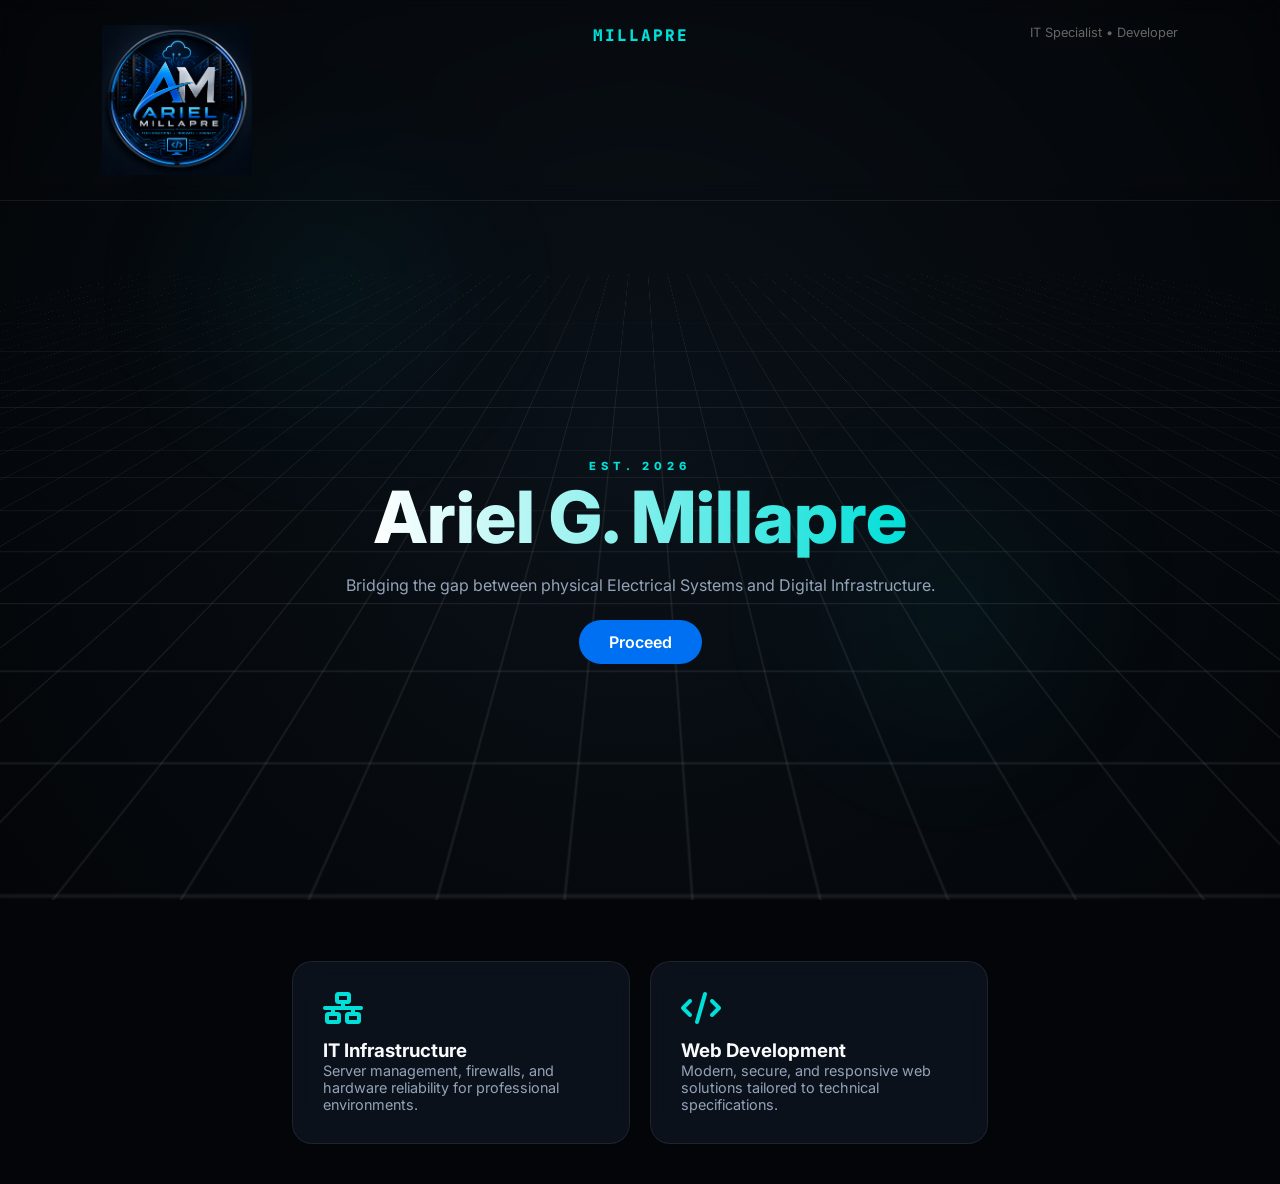
==== index.html @ a6535489 "Update index.html" ====
<!DOCTYPE html>
<html lang="en">
<head>
    <meta charset="UTF-8">
    <meta name="viewport" content="width=device-width, initial-scale=1.0">
    <title>MILLAPRE |PORTFOLIO</title>
    <link href="https://fonts.googleapis.com/css2?family=Inter:wght@300;400;600;800&family=JetBrains+Mono&display=swap" rel="stylesheet">
    <link rel="icon" type="image/logo.png" href="image/mlogo.png">
    <link rel="stylesheet" href="https://cdnjs.cloudflare.com/ajax/libs/font-awesome/6.4.0/css/all.min.css">
    
    <style>
        :root {
            --bg-deep: #030508;
            --glass-card: rgba(17, 25, 40, 0.6);
            --glass-border: rgba(255, 255, 255, 0.08);
            --accent-cyan: #00dfd8;
            --accent-blue: #0070f3;
            --text-main: #f8fafc;
        }

        * { margin: 0; padding: 0; box-sizing: border-box; }

        body {
            background-color: var(--bg-deep);
            color: var(--text-main);
            font-family: 'Inter', sans-serif;
            overflow-x: hidden;
        }

        /* --- Animated Background Layers --- */
        .bg-animation {
            position: fixed;
            top: 0;
            left: 0;
            width: 100%;
            height: 100%;
            z-index: -1;
            overflow: hidden;
            background: radial-gradient(circle at center, #0a1118 0%, #030508 100%);
        }

        /* Moving Grid Effect */
        .grid-move {
            position: absolute;
            width: 200%;
            height: 200%;
            top: -50%;
            left: -50%;
            background-image: 
                linear-gradient(var(--glass-border) 1px, transparent 1px),
                linear-gradient(90deg, var(--glass-border) 1px, transparent 1px);
            background-size: 50px 50px;
            transform: perspective(500px) rotateX(60deg);
            animation: moveGrid 20s linear infinite;
        }

        /* Glowing Orbs Animation */
        .orb {
            position: absolute;
            width: 400px;
            height: 400px;
            background: radial-gradient(circle, rgba(0, 223, 216, 0.05) 0%, transparent 70%);
            border-radius: 50%;
            filter: blur(50px);
            animation: float 15s infinite ease-in-out;
        }

        @keyframes moveGrid {
            0% { transform: perspective(500px) rotateX(60deg) translateY(0); }
            100% { transform: perspective(500px) rotateX(60deg) translateY(50px); }
        }

        @keyframes float {
            0%, 100% { transform: translate(0, 0); }
            50% { transform: translate(100px, 50px); }
        }

        /* --- Content Layout --- */
        nav {
            padding: 25px 8%;
            display: flex;
            justify-content: space-between;
            align-items: left;
            backdrop-filter: blur(10px);
            border-bottom: 1px solid var(--glass-border);
            position: sticky;
            top: 0;
            z-index: 100;
        }

        .hero {
            height: 80vh;
            display: flex;
            flex-direction: column;
            justify-content: center;
            align-items: center;
            text-align: center;
            padding: 0 20px;
        }

        .hero h1 {
            font-size: clamp(2.5rem, 7vw, 4.5rem);
            font-weight: 800;
            margin-bottom: 15px;
            background: linear-gradient(to right, #fff, var(--accent-cyan));
            -webkit-background-clip: text;
            -webkit-text-fill-color: transparent;
        }

        .glass-container {
            max-width: 900px;
            margin: 0 auto;
            display: grid;
            grid-template-columns: repeat(auto-fit, minmax(280px, 1fr));
            gap: 20px;
            padding: 40px 8%;
        }

        .card {
            background: var(--glass-card);
            border: 1px solid var(--glass-border);
            backdrop-filter: blur(15px);
            padding: 30px;
            border-radius: 20px;
            transition: 0.3s;
        }

        .card:hover {
            border-color: var(--accent-cyan);
            transform: translateY(-5px);
        }

        .btn {
            padding: 12px 30px;
            background: var(--accent-blue);
            color: white;
            text-decoration: none;
            border-radius: 50px;
            font-weight: 600;
            margin-top: 25px;
            display: inline-block;
            transition: 0.3s;
        }

        .btn:hover { box-shadow: 0 0 20px rgba(0, 112, 243, 0.4); }
    </style>
</head>
<body>

    <!-- Animated Background Layers -->
    <div class="bg-animation">
        <div class="grid-move"></div>
        <div class="orb" style="top: 10%; left: 10%;"></div>
        <div class="orb" style="bottom: 10%; right: 10%; animation-delay: -5s;"></div>
    </div>

    <nav>
        <img src="image/mlogo.png"
     alt="Castilla Data System Logo"
     width="150"
     height="150">
        <div style="font-family: 'JetBrains Mono'; color: var(--accent-cyan); font-weight: 800; letter-spacing: 2px;">MILLAPRE</div>
        <div style="font-size: 0.8rem; color: #666;">IT Specialist • Developer</div>
    </nav>

    <header class="hero">
        <p style="color: var(--accent-cyan); letter-spacing: 5px; font-size: 0.7rem; font-weight: 800;">EST. 2026</p>
        <h1>Ariel G. Millapre</h1>
        <p style="color: #94a3b8; max-width: 600px;">Bridging the gap between physical Electrical Systems and Digital Infrastructure.</p>
        <a href="home.html" class="btn">Proceed</a>
    </header>

    <section class="glass-container">
        <div class="card">
            <i class="fas fa-network-wired" style="color: var(--accent-cyan); font-size: 2rem; margin-bottom: 15px;"></i>
            <h3>IT Infrastructure</h3>
            <p style="color: #94a3b8; font-size: 0.9rem;">Server management, firewalls, and hardware reliability for professional environments.</p>
        </div>
        <div class="card">
            <i class="fas fa-code" style="color: var(--accent-cyan); font-size: 2rem; margin-bottom: 15px;"></i>
            <h3>Web Development</h3>
            <p style="color: #94a3b8; font-size: 0.9rem;">Modern, secure, and responsive web solutions tailored to technical specifications.</p>
        </div>
    </section>

</body>
</html>
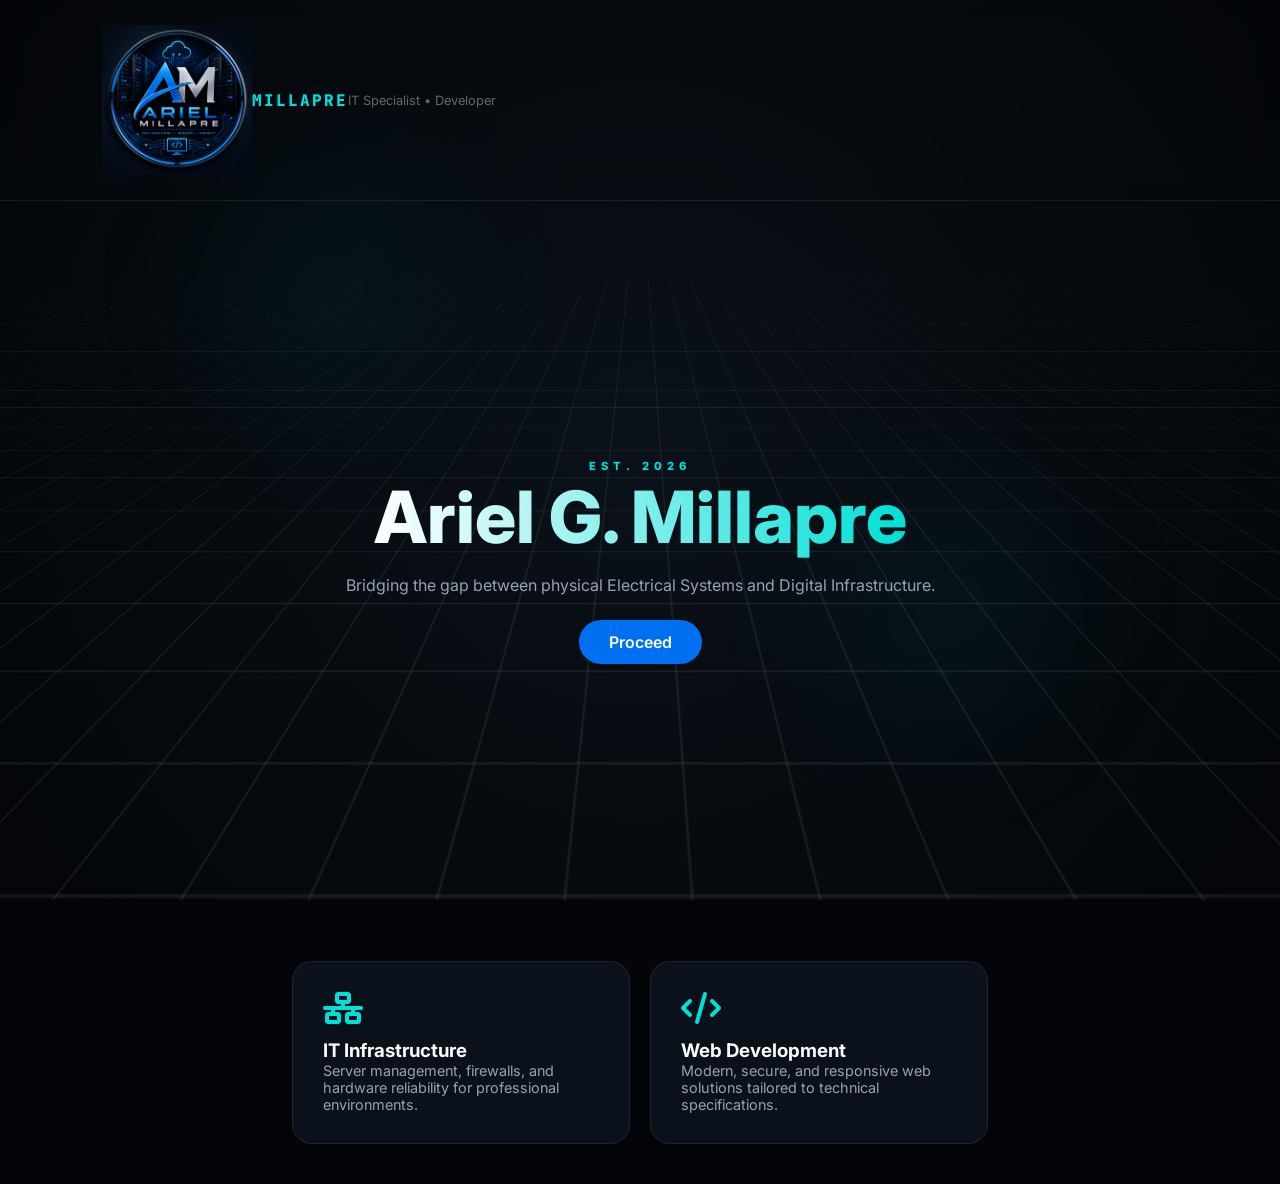
==== commit 3323b30f: "Update index.html" ====
--- a/index.html
+++ b/index.html
@@ -79,8 +79,8 @@
         nav {
             padding: 25px 8%;
             display: flex;
-            justify-content: space-between;
-            align-items: left;
+            justify-content: none;
+            align-items: center;
             backdrop-filter: blur(10px);
             border-bottom: 1px solid var(--glass-border);
             position: sticky;
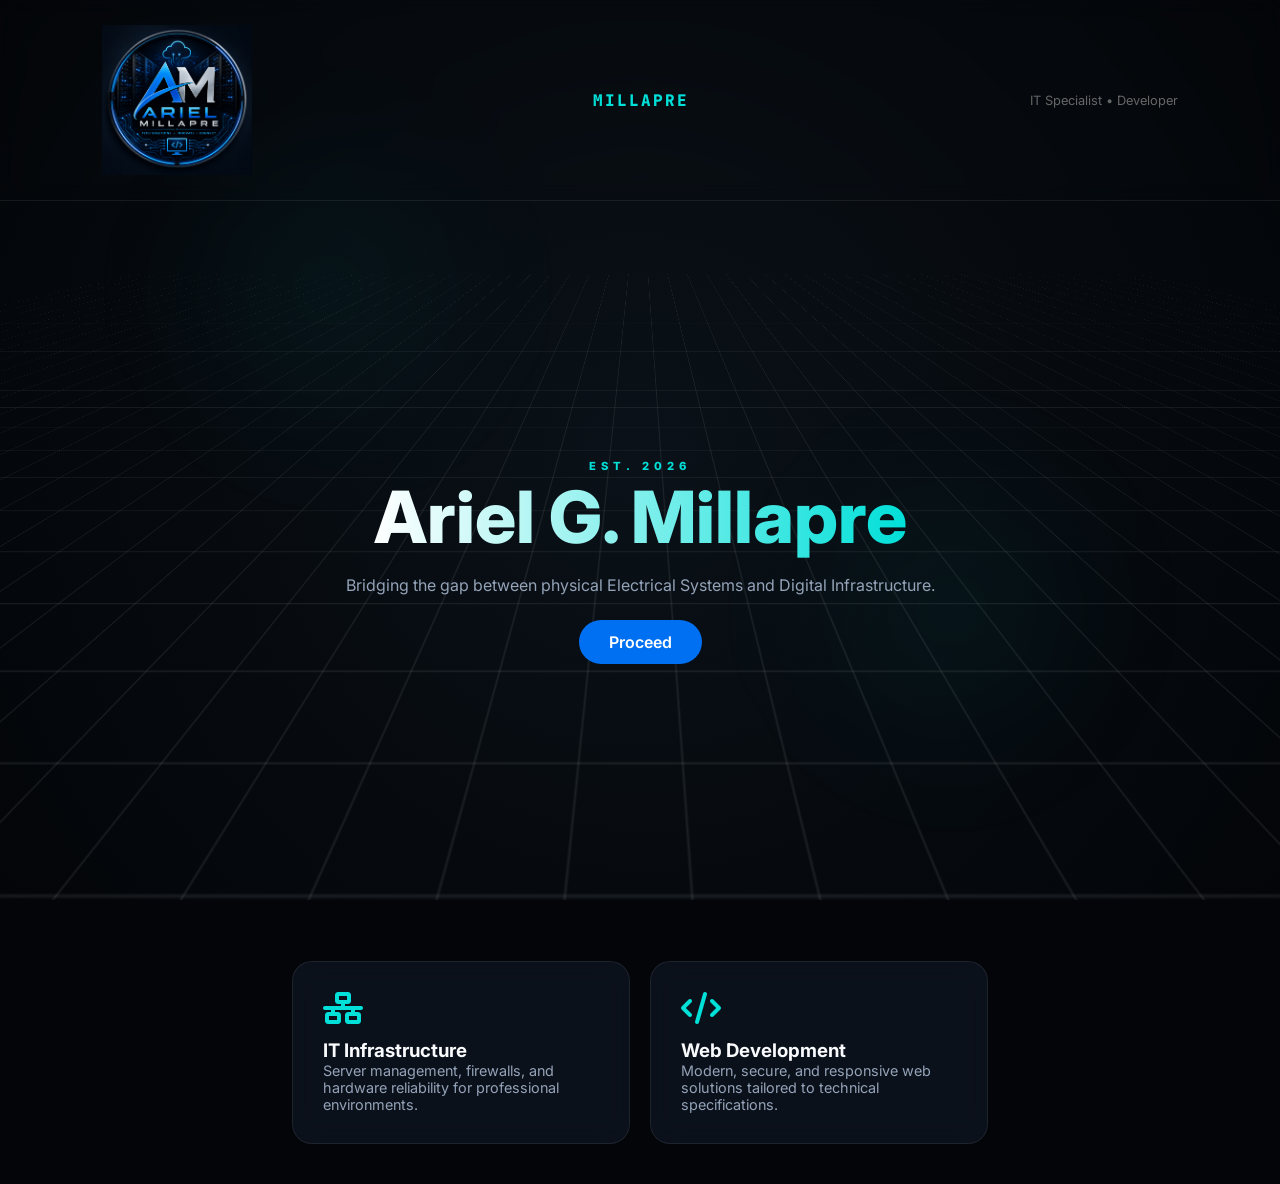
==== commit a9052559: "Update index.html" ====
--- a/index.html
+++ b/index.html
@@ -79,7 +79,7 @@
         nav {
             padding: 25px 8%;
             display: flex;
-            justify-content: none;
+            justify-content: space-between;
             align-items: center;
             backdrop-filter: blur(10px);
             border-bottom: 1px solid var(--glass-border);
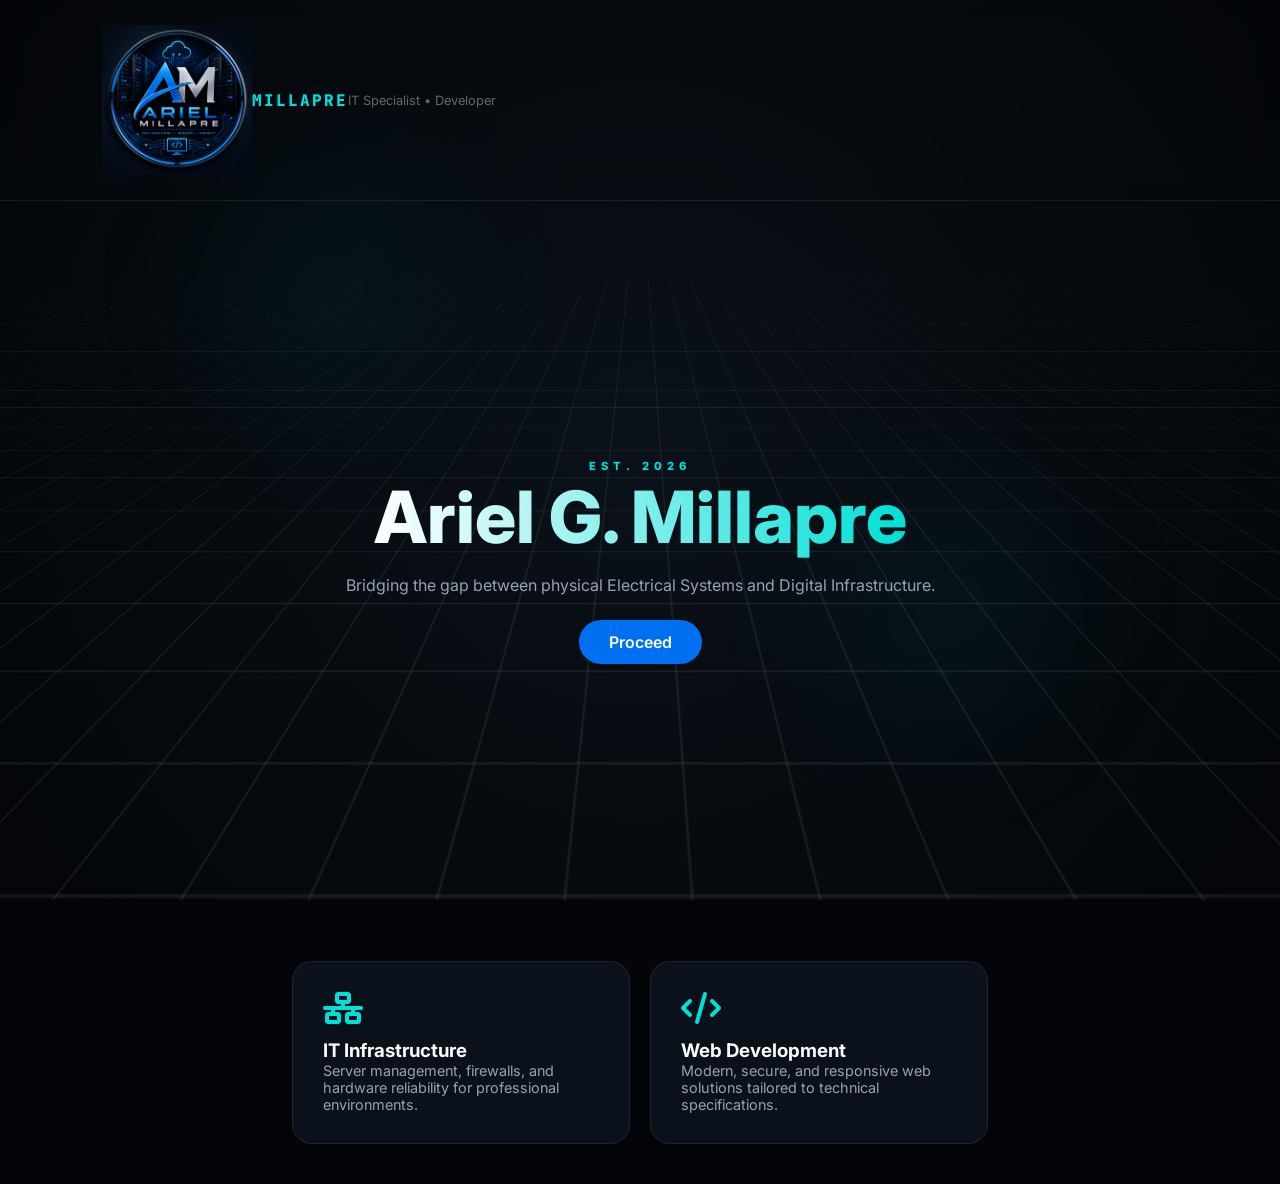
==== commit 42e9aecd: "Update index.html" ====
--- a/index.html
+++ b/index.html
@@ -79,7 +79,7 @@
         nav {
             padding: 25px 8%;
             display: flex;
-            justify-content: space-between;
+            justify-content: none;
             align-items: center;
             backdrop-filter: blur(10px);
             border-bottom: 1px solid var(--glass-border);
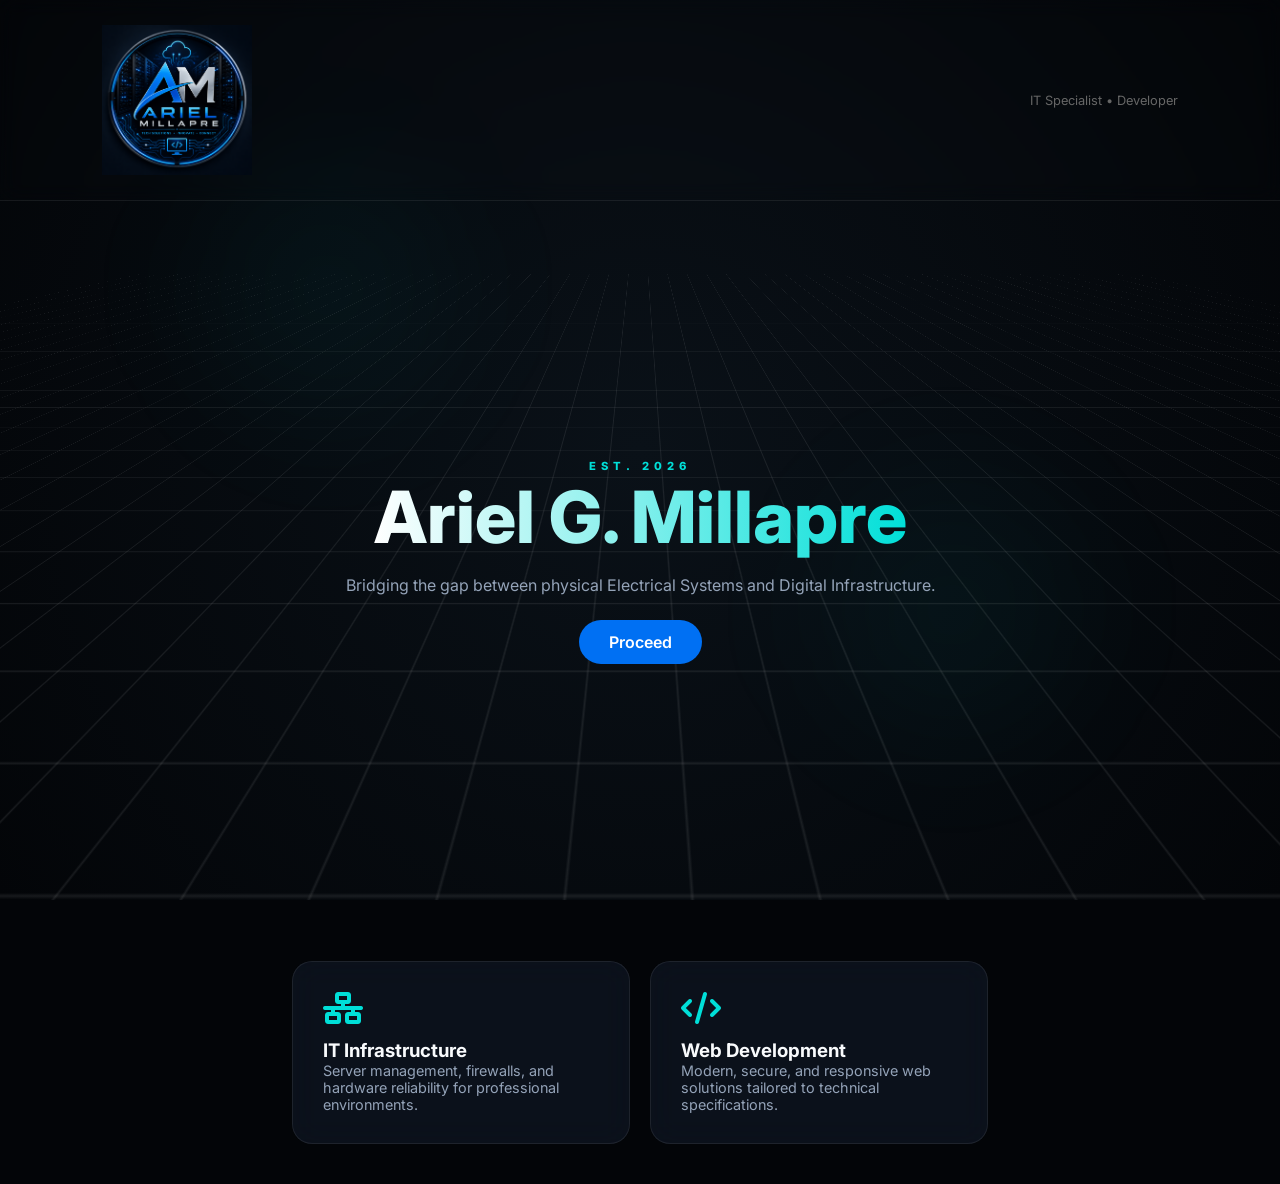
==== commit 2f8e81f6: "Update index.html" ====
--- a/index.html
+++ b/index.html
@@ -79,7 +79,7 @@
         nav {
             padding: 25px 8%;
             display: flex;
-            justify-content: none;
+            justify-content: space-between;
             align-items: center;
             backdrop-filter: blur(10px);
             border-bottom: 1px solid var(--glass-border);
@@ -159,7 +159,7 @@
      alt="Castilla Data System Logo"
      width="150"
      height="150">
-        <div style="font-family: 'JetBrains Mono'; color: var(--accent-cyan); font-weight: 800; letter-spacing: 2px;">MILLAPRE</div>
+       <!-- <div style="font-family: 'JetBrains Mono'; color: var(--accent-cyan); font-weight: 800; letter-spacing: 2px;">MILLAPRE</div>-->
         <div style="font-size: 0.8rem; color: #666;">IT Specialist • Developer</div>
     </nav>
 
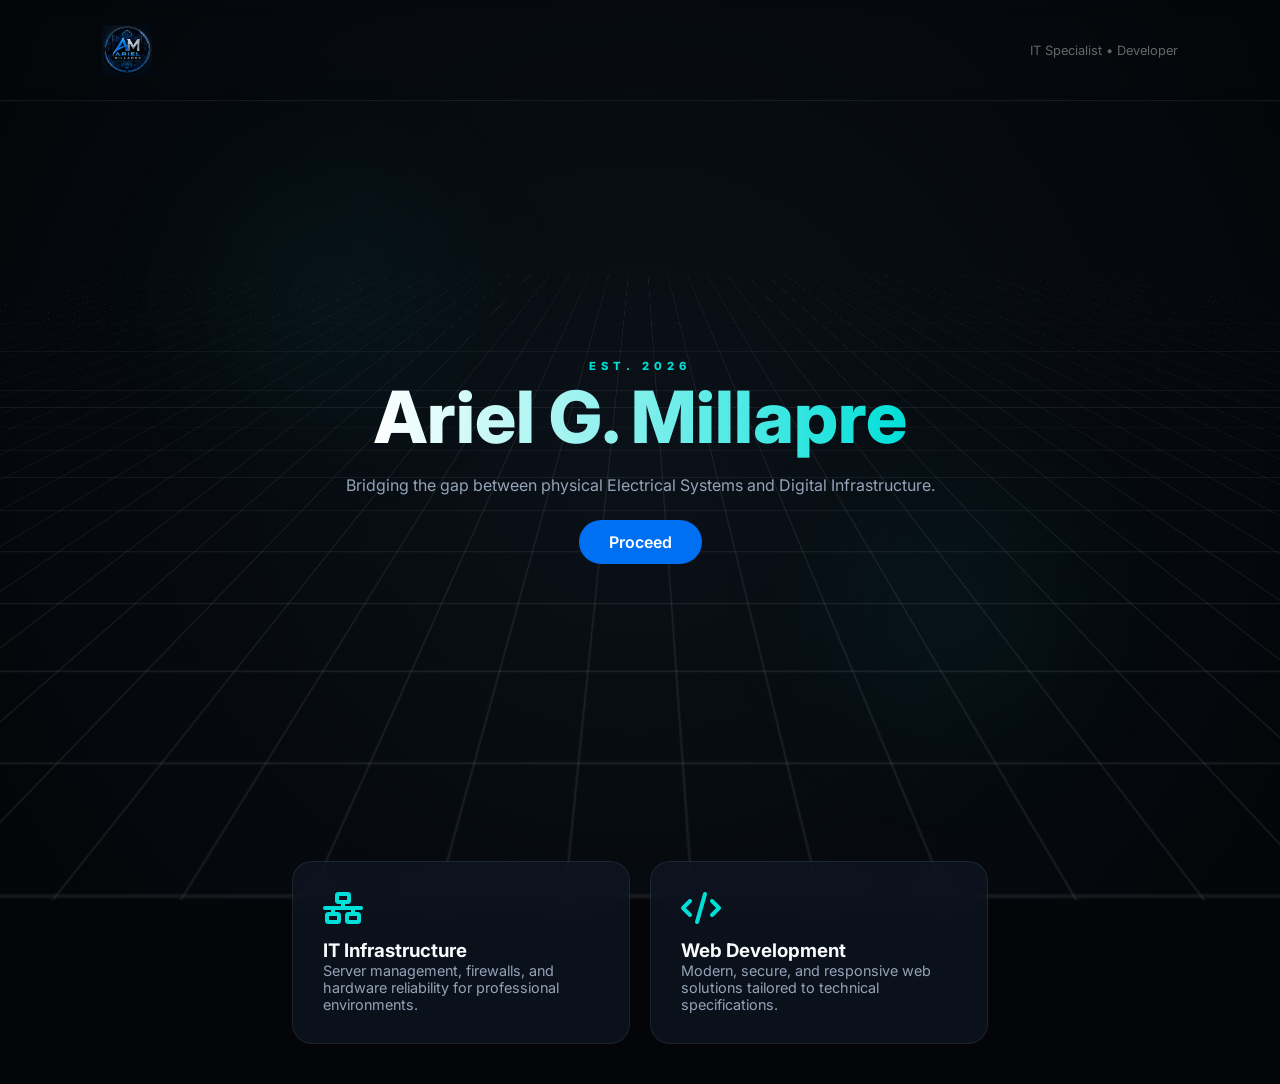
==== commit 0c0564be: "Update index.html" ====
--- a/index.html
+++ b/index.html
@@ -157,8 +157,8 @@
     <nav>
         <img src="image/mlogo.png"
      alt="Castilla Data System Logo"
-     width="150"
-     height="150">
+     width="50"
+     height="50">
        <!-- <div style="font-family: 'JetBrains Mono'; color: var(--accent-cyan); font-weight: 800; letter-spacing: 2px;">MILLAPRE</div>-->
         <div style="font-size: 0.8rem; color: #666;">IT Specialist • Developer</div>
     </nav>
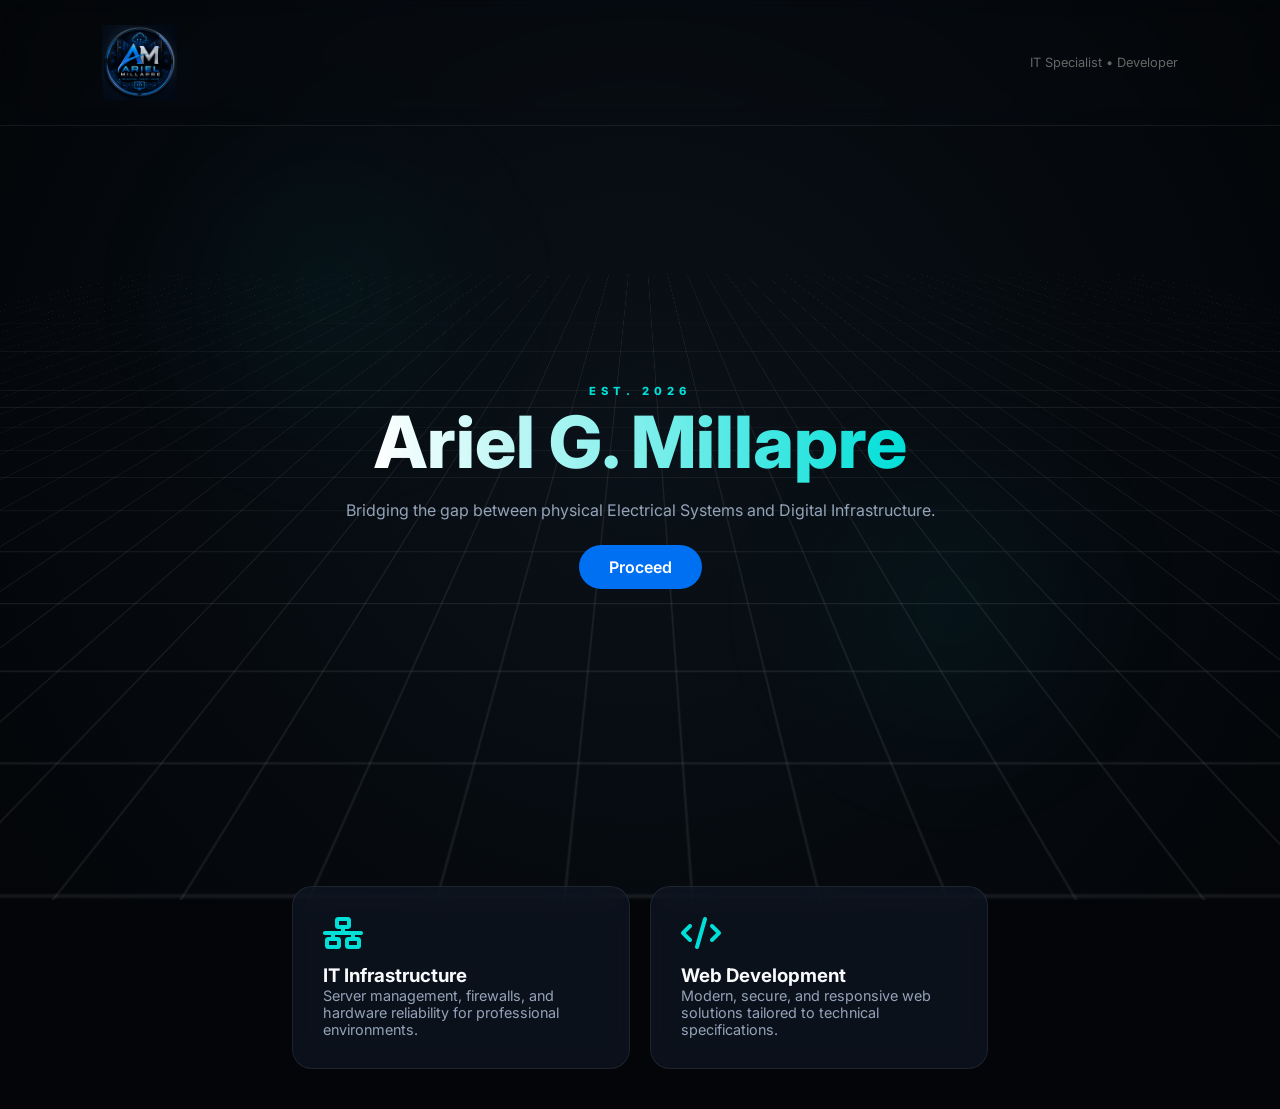
==== commit cbd608eb: "Fix HTML formatting and structure" ====
--- a/index.html
+++ b/index.html
@@ -157,8 +157,8 @@
     <nav>
         <img src="image/mlogo.png"
      alt="Castilla Data System Logo"
-     width="50"
-     height="50">
+     width="75"
+     height="75">
        <!-- <div style="font-family: 'JetBrains Mono'; color: var(--accent-cyan); font-weight: 800; letter-spacing: 2px;">MILLAPRE</div>-->
         <div style="font-size: 0.8rem; color: #666;">IT Specialist • Developer</div>
     </nav>
